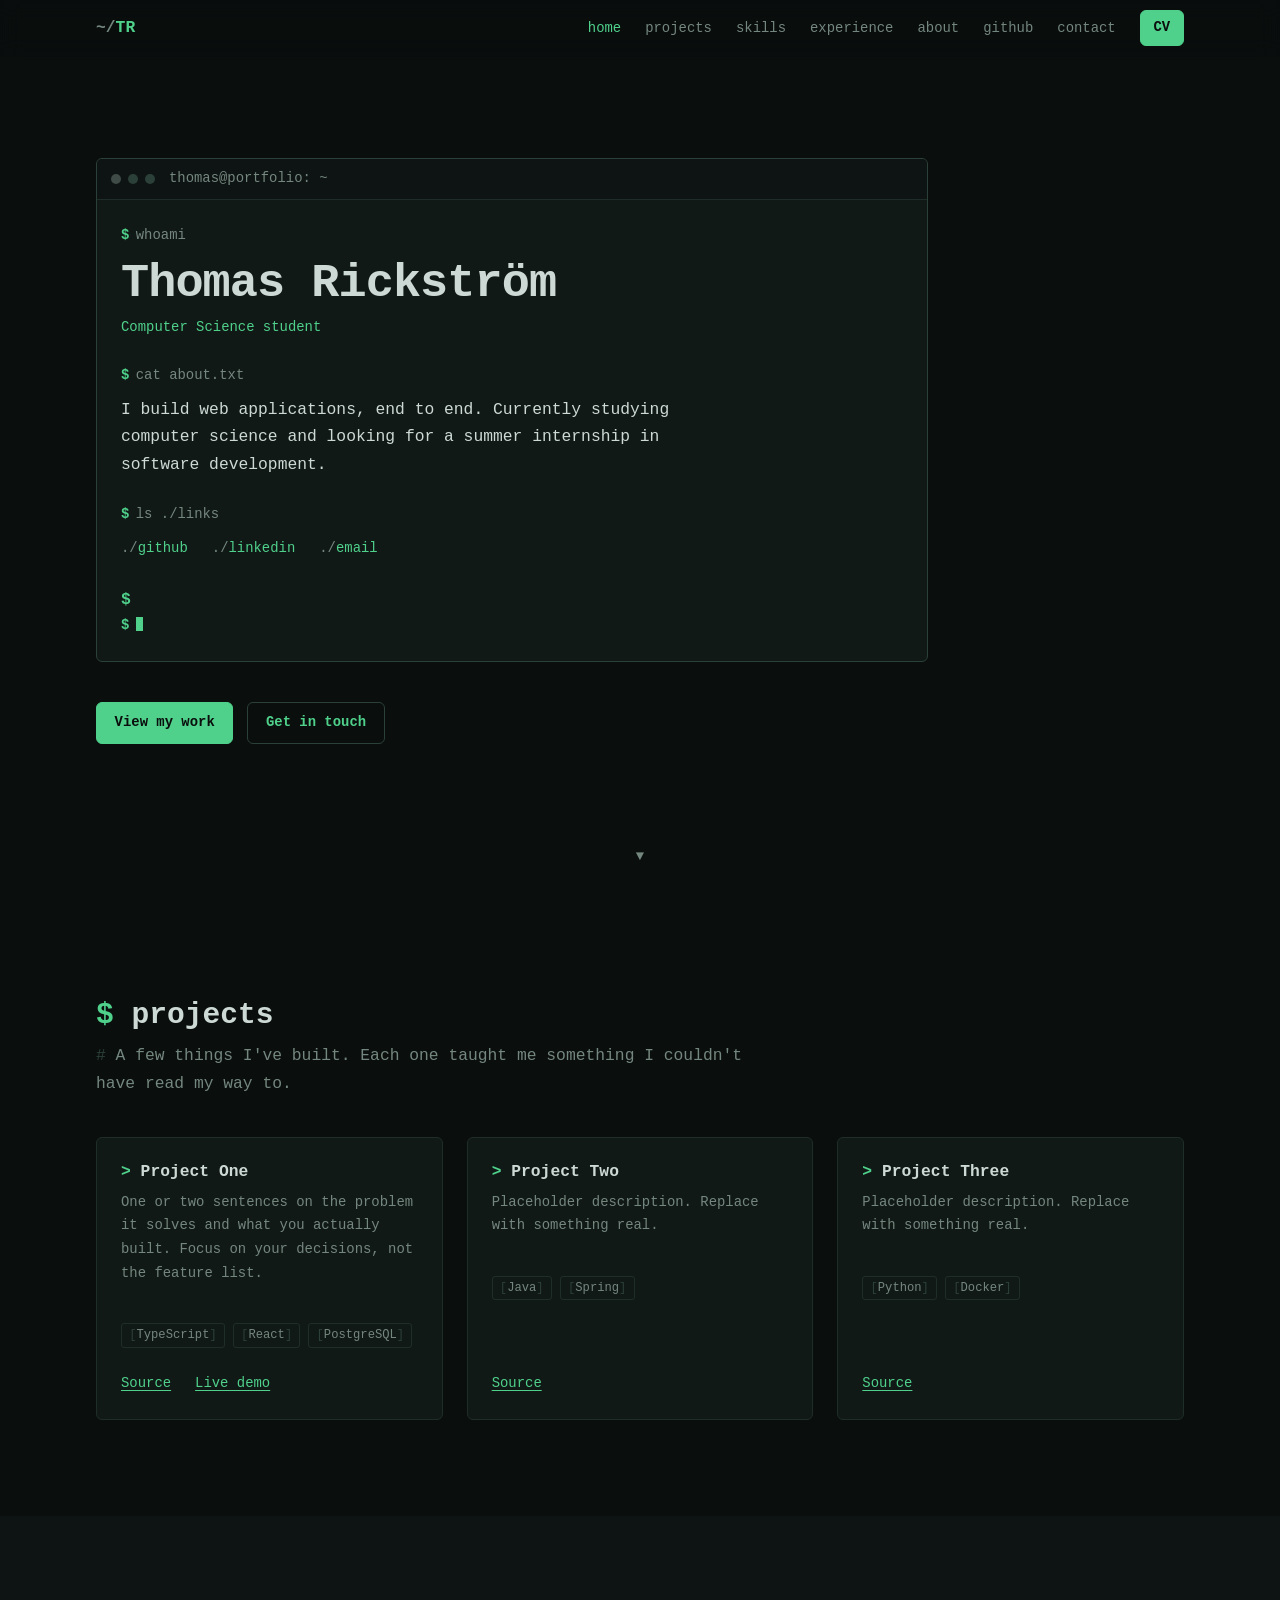
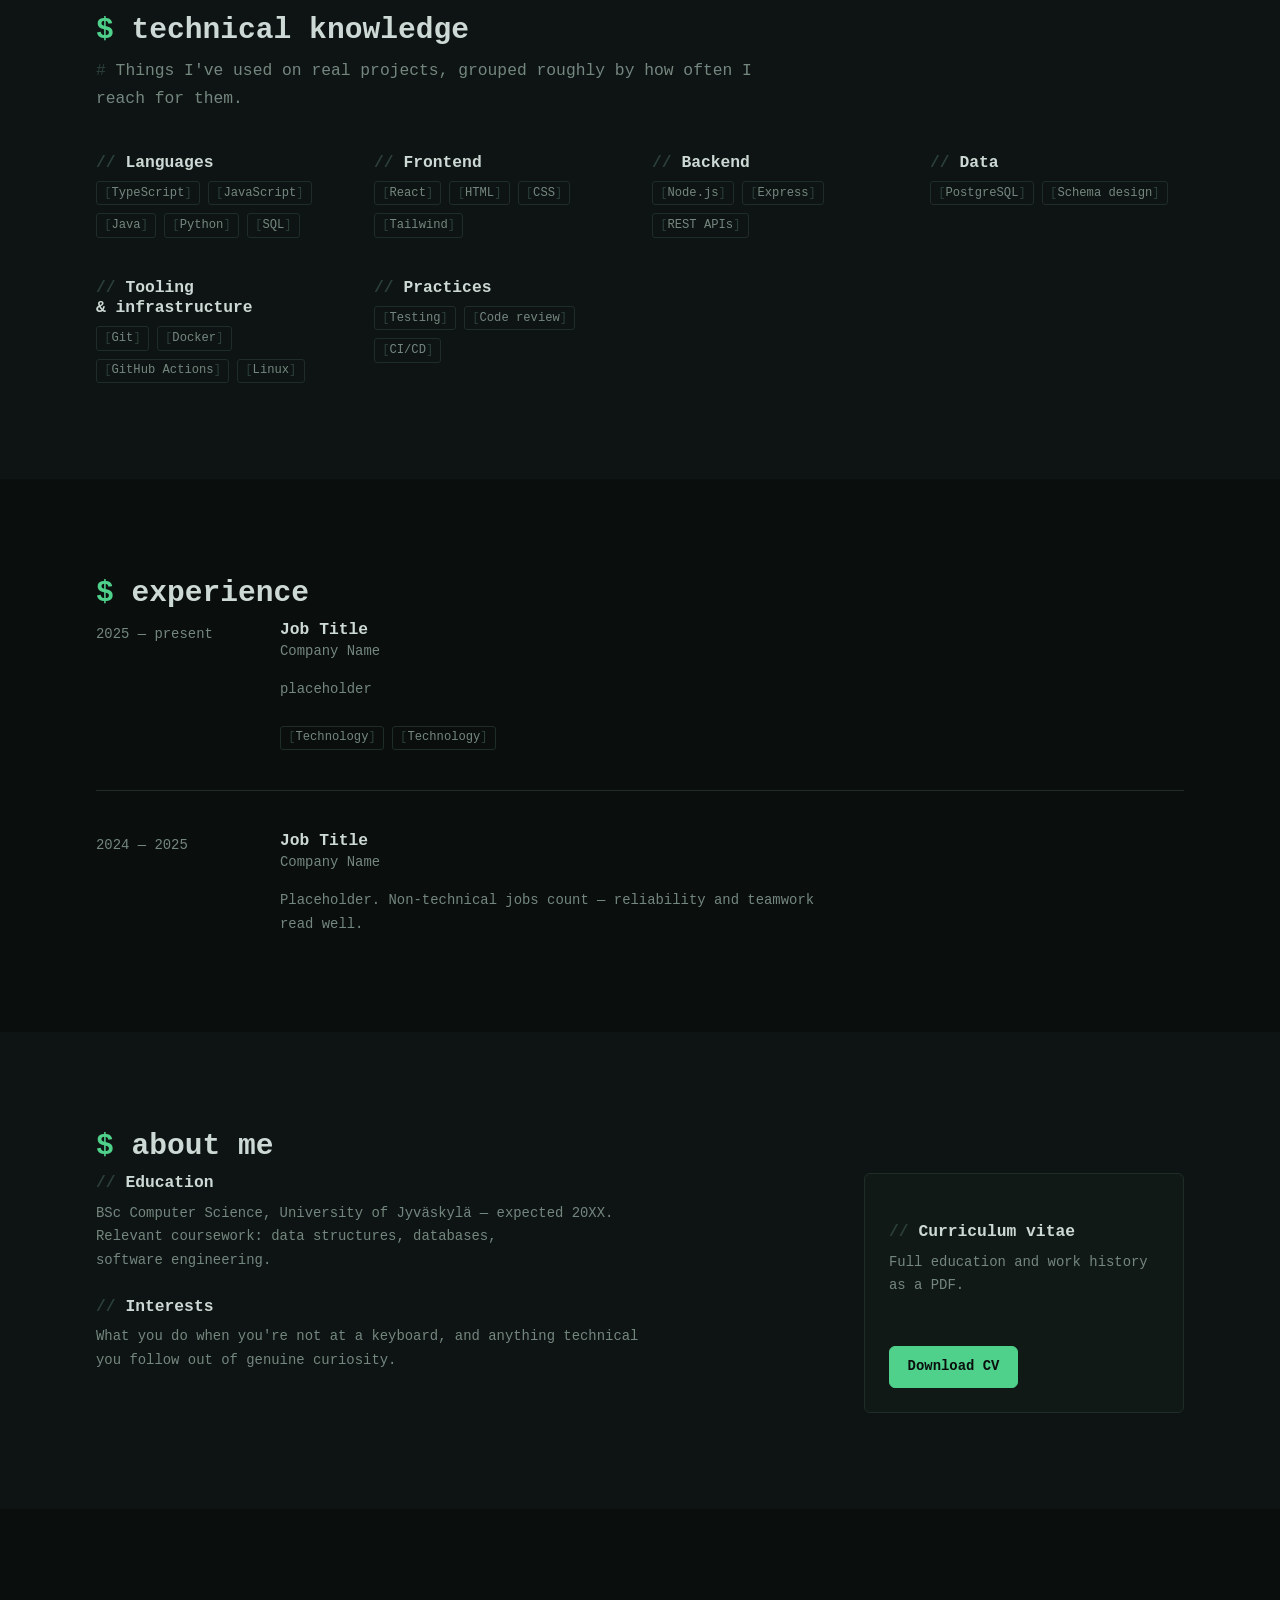
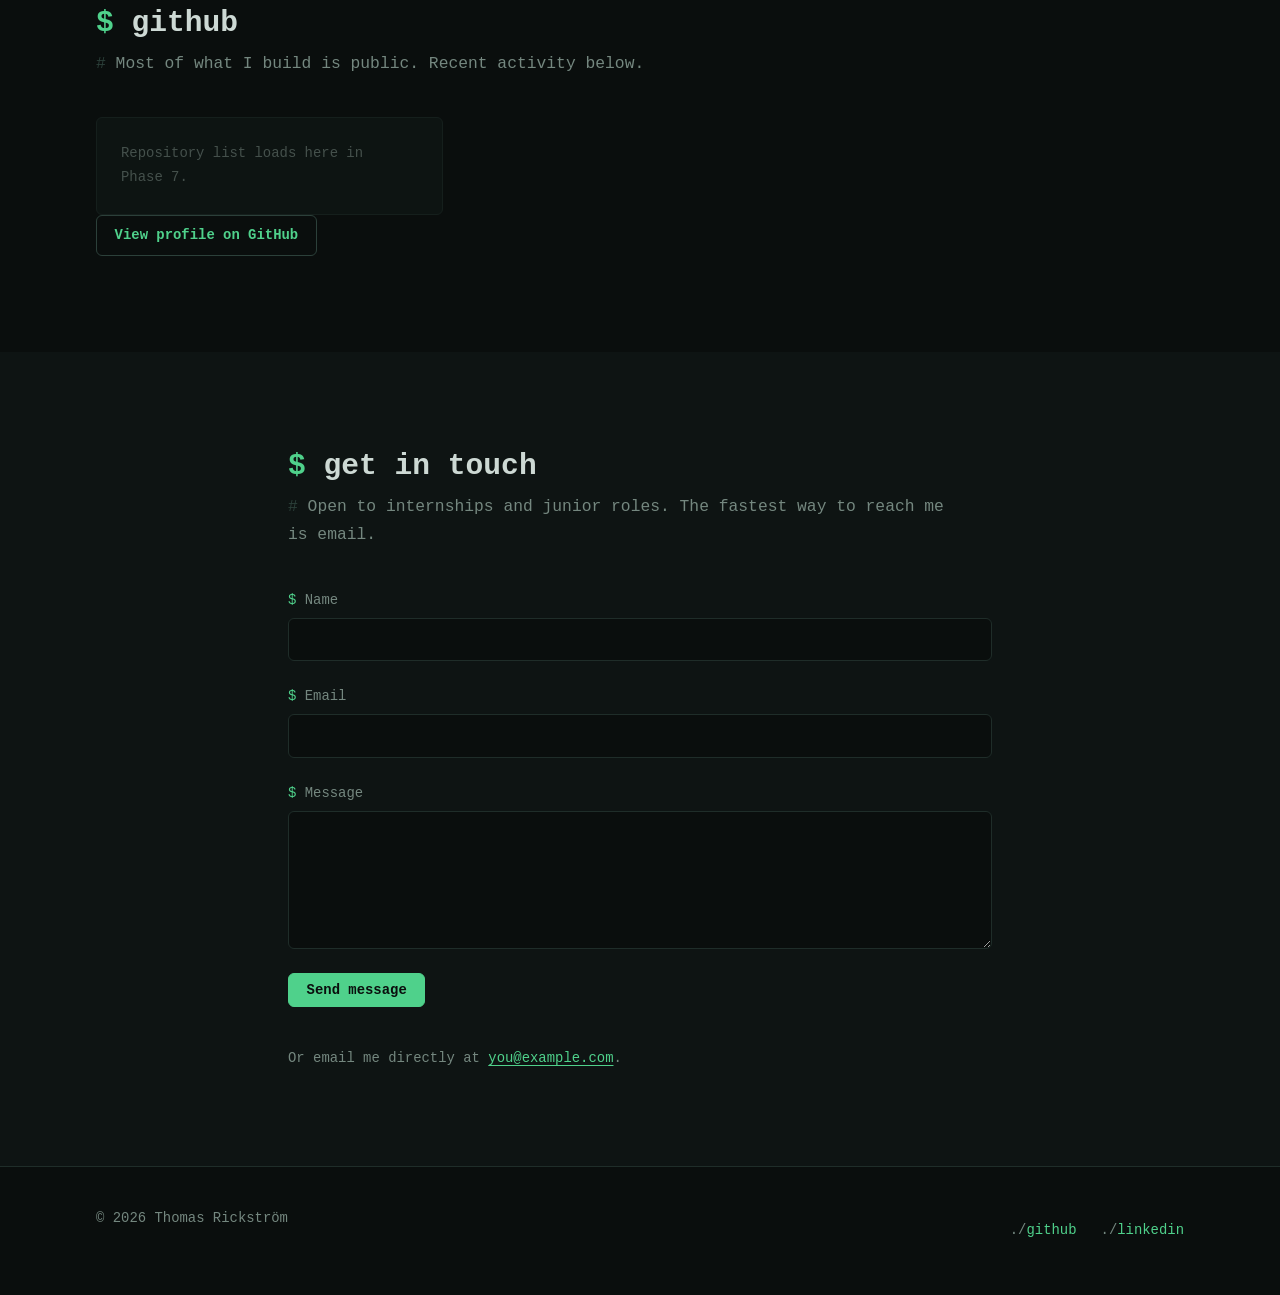
==== index.html @ 5f903f61 "added layout, scroll-spy and animations" ====
<!DOCTYPE html>
<html lang="en">

<head>
  <script>document.documentElement.classList.add('js');</script>
  <meta charset="UTF-8">
  <meta name="viewport" content="width=device-width, initial-scale=1.0">
  <title>Thomas Rickström — Software Developer</title>
  <meta name="description"
    content="Personal portfolio of Thomas Rickström, computer science student and software developer.">
  <link rel="stylesheet" href="style.css">
</head>

<body>

  <a class="skip-link" href="#main">Skip to content</a>

  <header class="site-header" id="site-header">
    <div class="container header-inner">
      <!-- The path suffix is decorative and changes as you scroll, so it's
           hidden from assistive tech and the link keeps a stable label. -->
      <a class="brand" href="#home" aria-label="Home">TR<span class="brand-path" id="brand-path"
          aria-hidden="true"></span></a>

      <nav class="nav" aria-label="Main">
        <ul class="nav-list">
          <li><a href="#home">Home</a></li>
          <li><a href="#projects">Projects</a></li>
          <li><a href="#skills">Skills</a></li>
          <li><a href="#experience">Experience</a></li>
          <li><a href="#about">About</a></li>
          <li><a href="#github">GitHub</a></li>
          <li><a href="#contact">Contact</a></li>
        </ul>
      </nav>

      <a class="btn btn-sm" href="cv.pdf" download>CV</a>
    </div>
  </header>

  <main id="main">

    <!-- ===================== HERO ===================== -->
    <section id="home" class="hero">
      <div class="container">

        <div class="terminal">
          <div class="terminal-bar">
            <span class="terminal-dots" aria-hidden="true"><i></i><i></i><i></i></span>
            <span class="terminal-title">thomas@portfolio: ~</span>
          </div>


          <div class="terminal-body" id="terminal">

            <div class="boot">
              <div class="step">
                <p class="cmd"><span class="prompt" aria-hidden="true">$</span><span class="typed">whoami</span></p>
                <div class="out">
                  <h1>Thomas Rickström</h1>
                  <p class="eyebrow">Computer Science student</p>
                </div>
              </div>

              <div class="step">
                <p class="cmd"><span class="prompt" aria-hidden="true">$</span><span class="typed">cat about.txt</span>
                </p>
                <div class="out">
                  <p class="lead">
                    I build web applications, end to end. Currently studying computer science
                    and looking for a summer internship in software development.
                  </p>
                </div>
              </div>

              <div class="step">
                <p class="cmd"><span class="prompt" aria-hidden="true">$</span><span class="typed">ls ./links</span></p>
                <div class="out">
                  <ul class="social">
                    <li><a href="https://github.com/GaffGit">github</a></li>
                    <li><a href="#">linkedin</a></li>
                    <li><a href="mailto:you@example.com">email</a></li>
                  </ul>
                </div>
              </div>
            </div>

            <!-- Command output lands here. aria-live means screen readers
                 announce new output without the user having to hunt for it. -->
            <div class="history" id="history" aria-live="polite"></div>

            <!-- Hidden until the boot sequence finishes. Stays hidden without
                 JavaScript, because an input that does nothing is worse than none. -->
            <form class="prompt-line" id="prompt-form" hidden>
              <label class="sr-only" for="cmd-input">Enter a command</label>
              <span class="prompt" aria-hidden="true">$</span>
              <input id="cmd-input" type="text" autocomplete="off" autocapitalize="off" autocorrect="off"
                spellcheck="false">
            </form>

            <!-- Static cursor shown pre-JS; replaced by the live prompt above. -->
            <p class="cmd" id="boot-cursor"><span class="prompt" aria-hidden="true">$</span><span class="cursor"
                aria-hidden="true"></span></p>
          </div>
        </div>

        <div class="hero-actions">
          <a class="btn" href="#projects">View my work</a>
          <a class="btn btn-ghost" href="#contact">Get in touch</a>
        </div>

      </div>

      <a class="scroll-cue" href="#projects" aria-label="Scroll to projects">
        <span aria-hidden="true">▼</span>
      </a>
    </section>

    <!-- ===================== PROJECTS ===================== -->
    <section id="projects" class="section">
      <div class="container">
        <h2 class="section-title">Projects</h2>
        <p class="section-intro">
          A few things I've built. Each one taught me something I couldn't have read my way to.
        </p>

        <!-- NOTE: this list is rendered from PostgreSQL
             via GET /api/projects. Hardcoded for now. -->
        <ul class="card-grid">

          <li class="card">
            <h3 class="card-title">Project One</h3>
            <p class="card-body">
              One or two sentences on the problem it solves and what you actually built.
              Focus on your decisions, not the feature list.
            </p>
            <ul class="tags">
              <li>TypeScript</li>
              <li>React</li>
              <li>PostgreSQL</li>
            </ul>
            <div class="card-links">
              <a href="#">Source</a>
              <a href="#">Live demo</a>
            </div>
          </li>

          <li class="card">
            <h3 class="card-title">Project Two</h3>
            <p class="card-body">
              Placeholder description. Replace with something real.
            </p>
            <ul class="tags">
              <li>Java</li>
              <li>Spring</li>
            </ul>
            <div class="card-links">
              <a href="#">Source</a>
            </div>
          </li>

          <li class="card">
            <h3 class="card-title">Project Three</h3>
            <p class="card-body">
              Placeholder description. Replace with something real.
            </p>
            <ul class="tags">
              <li>Python</li>
              <li>Docker</li>
            </ul>
            <div class="card-links">
              <a href="#">Source</a>
            </div>
          </li>

        </ul>
      </div>
    </section>

    <!-- ===================== SKILLS ===================== -->
    <section id="skills" class="section section-alt">
      <div class="container">
        <h2 class="section-title">Technical knowledge</h2>
        <p class="section-intro">
          Things I've used on real projects, grouped roughly by how often I reach for them.
        </p>

        <div class="skills-grid">
          <div class="skill-group">
            <h3 class="skill-heading">Languages</h3>
            <ul class="tags">
              <li>TypeScript</li>
              <li>JavaScript</li>
              <li>Java</li>
              <li>Python</li>
              <li>SQL</li>
            </ul>
          </div>

          <div class="skill-group">
            <h3 class="skill-heading">Frontend</h3>
            <ul class="tags">
              <li>React</li>
              <li>HTML</li>
              <li>CSS</li>
              <li>Tailwind</li>
            </ul>
          </div>

          <div class="skill-group">
            <h3 class="skill-heading">Backend</h3>
            <ul class="tags">
              <li>Node.js</li>
              <li>Express</li>
              <li>REST APIs</li>
            </ul>
          </div>

          <div class="skill-group">
            <h3 class="skill-heading">Data</h3>
            <ul class="tags">
              <li>PostgreSQL</li>
              <li>Schema design</li>
            </ul>
          </div>

          <div class="skill-group">
            <h3 class="skill-heading">Tooling &amp; infrastructure</h3>
            <ul class="tags">
              <li>Git</li>
              <li>Docker</li>
              <li>GitHub Actions</li>
              <li>Linux</li>
            </ul>
          </div>

          <div class="skill-group">
            <h3 class="skill-heading">Practices</h3>
            <ul class="tags">
              <li>Testing</li>
              <li>Code review</li>
              <li>CI/CD</li>
            </ul>
          </div>
        </div>
      </div>
    </section>

    <!-- ===================== EXPERIENCE ===================== -->
    <section id="experience" class="section">
      <div class="container">
        <h2 class="section-title">Experience</h2>

        <ol class="timeline">
          <li class="timeline-item">
            <div class="timeline-meta">
              <span class="timeline-date">2025 — present</span>
            </div>
            <div class="timeline-body">
              <h3 class="timeline-role">Job Title</h3>
              <p class="timeline-org">Company Name</p>
              <p>
                placeholder
              </p>
              <ul class="tags">
                <li>Technology</li>
                <li>Technology</li>
              </ul>
            </div>
          </li>

          <li class="timeline-item">
            <div class="timeline-meta">
              <span class="timeline-date">2024 — 2025</span>
            </div>
            <div class="timeline-body">
              <h3 class="timeline-role">Job Title</h3>
              <p class="timeline-org">Company Name</p>
              <p>Placeholder. Non-technical jobs count — reliability and teamwork read well.</p>
            </div>
          </li>
        </ol>
      </div>
    </section>

    <!-- ===================== ABOUT ===================== -->
    <section id="about" class="section section-alt">
      <div class="container">
        <h2 class="section-title">About me</h2>

        <div class="about-grid">
          <div>
            <h3 class="skill-heading">Education</h3>
            <p>
              BSc Computer Science, University of Jyväskylä — expected 20XX.<br>
              Relevant coursework: data structures, databases, software engineering.
            </p>

            <h3 class="skill-heading">Interests</h3>
            <p>
              What you do when you're not at a keyboard, and anything technical you
              follow out of genuine curiosity.
            </p>
          </div>

          <aside class="about-aside" id="cv">
            <h3 class="skill-heading">Curriculum vitae</h3>
            <p>Full education and work history as a PDF.</p>
            <a class="btn" href="cv.pdf" download>Download CV</a>
          </aside>
        </div>
      </div>
    </section>

    <!-- ===================== GITHUB ===================== -->
    <section id="github" class="section">
      <div class="container">
        <h2 class="section-title">GitHub</h2>
        <p class="section-intro">
          Most of what I build is public. Recent activity below.
        </p>

        <!-- NOTE: replaces this with live data from GET /api/github/repos,
             which proxies the GitHub API through our backend so the token stays
             server-side and responses are cached. -->
        <ul class="card-grid" id="github-repos">
          <li class="card card-muted">
            <p class="card-body">Repository list loads here in Phase 7.</p>
          </li>
        </ul>

        <p><a class="btn btn-ghost" href="https://github.com/GaffGit">View profile on GitHub</a></p>
      </div>
    </section>

    <!-- ===================== CONTACT ===================== -->
    <section id="contact" class="section section-alt">
      <div class="container container-narrow">
        <h2 class="section-title">Get in touch</h2>
        <p class="section-intro">
          Open to internships and junior roles. The fastest way to reach me is email.
        </p>

        <!-- NOTE: wire this to POST /api/contact with server-side
             validation and rate limiting. Inert for now. -->
        <form class="contact-form" novalidate>
          <div class="field">
            <label for="name">Name</label>
            <input type="text" id="name" name="name" autocomplete="name" required>
          </div>

          <div class="field">
            <label for="email">Email</label>
            <input type="email" id="email" name="email" autocomplete="email" required>
          </div>

          <div class="field">
            <label for="message">Message</label>
            <textarea id="message" name="message" rows="5" required></textarea>
          </div>

          <button class="btn" type="submit">Send message</button>
        </form>

        <p class="contact-fallback">
          Or email me directly at <a href="mailto:you@example.com">you@example.com</a>.
        </p>
      </div>
    </section>

  </main>

  <footer class="site-footer">
    <div class="container footer-inner">
      <p>&copy; <span id="year">2026</span> Thomas Rickström</p>
      <ul class="social">
        <li><a href="https://github.com/GaffGit">github</a></li>
        <li><a href="#">linkedin</a></li>
      </ul>
    </div>
  </footer>

  <script src="main.js" defer></script>
</body>

</html>
---- style.css ----
/* =========================================================================
   Portfolio — terminal theme
   Organised as: tokens → reset → layout → components → sections → responsive
   ========================================================================= */

/* -------------------------------------------------------------------------
   1. Design tokens
   Dark-only by design: a terminal aesthetic has no coherent light variant,
   so we commit rather than compromise. color-scheme tells the browser to
   render scrollbars and form controls dark too.
   ------------------------------------------------------------------------- */
:root {
  color-scheme: dark;

  --bg:            #0a0e0d;
  --bg-alt:        #0e1413;
  --surface:       #111917;
  --border:        #1f2d29;
  --border-bright: #2c403a;
  --text:          #cdd9d4;
  --text-muted:    #74877f;
  --accent:        #4fd18b;
  --accent-hover:  #7fe5b0;
  --accent-soft:   #10221b;

  --font-mono: ui-monospace, "JetBrains Mono", "Cascadia Code", "SF Mono",
               Menlo, Consolas, "Liberation Mono", monospace;

  --step--1: clamp(0.80rem, 0.77rem + 0.14vw, 0.87rem);
  --step-0:  clamp(0.94rem, 0.90rem + 0.18vw, 1.02rem);
  --step-1:  clamp(1.10rem, 1.02rem + 0.38vw, 1.30rem);
  --step-2:  clamp(1.40rem, 1.22rem + 0.80vw, 1.85rem);
  --step-3:  clamp(1.85rem, 1.45rem + 1.85vw, 3.00rem);

  --space-xs: 0.5rem;
  --space-sm: 0.875rem;
  --space-md: 1.5rem;
  --space-lg: 2.5rem;
  --space-xl: 4rem;
  --space-2xl: 6rem;

  --radius: 6px;
  --header-h: 3.5rem;
  --measure: 68ch;
}

/* -------------------------------------------------------------------------
   2. Reset & base
   ------------------------------------------------------------------------- */
*, *::before, *::after { box-sizing: border-box; }

html {
  scroll-behavior: smooth;
  scroll-padding-top: calc(var(--header-h) + var(--space-md));
}

body {
  margin: 0;
  background: var(--bg);
  color: var(--text);
  font-family: var(--font-mono);
  font-size: var(--step-0);
  line-height: 1.7;
  -webkit-font-smoothing: antialiased;
}

::selection { background: var(--accent); color: var(--bg); }

h1, h2, h3 { line-height: 1.25; text-wrap: balance; margin: 0 0 var(--space-sm); }
h1 { font-size: var(--step-3); letter-spacing: -0.02em; color: var(--text); }
h2 { font-size: var(--step-2); }
h3 { font-size: var(--step-1); }

p { margin: 0 0 var(--space-md); max-width: var(--measure); text-wrap: pretty; }
p:last-child { margin-bottom: 0; }

a {
  color: var(--accent);
  text-decoration-thickness: 1px;
  text-underline-offset: 3px;
}
a:hover { color: var(--accent-hover); }

img { max-width: 100%; height: auto; display: block; }
ul, ol { margin: 0; padding: 0; list-style: none; }

:focus-visible {
  outline: 2px solid var(--accent);
  outline-offset: 3px;
  border-radius: 2px;
}

@media (prefers-reduced-motion: reduce) {
  html { scroll-behavior: auto; }
  *, *::before, *::after {
    animation-duration: 0.01ms !important;
    animation-iteration-count: 1 !important;
    transition-duration: 0.01ms !important;
  }
}

/* -------------------------------------------------------------------------
   3. Layout
   ------------------------------------------------------------------------- */
.container {
  width: min(100% - 2.5rem, 68rem);
  margin-inline: auto;
}
.container-narrow { width: min(100% - 2.5rem, 44rem); }

.section { padding-block: var(--space-2xl); }
.section-alt { background: var(--bg-alt); }

/* Section headings read as shell commands. The "$" is decorative only —
   aria-hidden isn't available on generated content, but screen readers
   still announce the heading text itself, which is what matters. */
.section-title {
  font-weight: 600;
  text-transform: lowercase;
  margin-bottom: var(--space-xs);
}
.section-title::before {
  content: "$ ";
  color: var(--accent);
}

.section-intro {
  color: var(--text-muted);
  font-size: var(--step-0);
  margin-bottom: var(--space-lg);
}
.section-intro::before {
  content: "# ";
  color: var(--border-bright);
}

.skip-link {
  position: absolute;
  left: -9999px;
  top: var(--space-xs);
  background: var(--surface);
  color: var(--text);
  padding: var(--space-xs) var(--space-md);
  border: 1px solid var(--accent);
  border-radius: var(--radius);
  z-index: 100;
}
.skip-link:focus { left: var(--space-md); }

/* -------------------------------------------------------------------------
   4. Header & navigation
   ------------------------------------------------------------------------- */
.site-header {
  position: sticky;
  top: 0;
  z-index: 50;
  background: color-mix(in srgb, var(--bg) 85%, transparent);
  backdrop-filter: blur(10px);
  border-bottom: 1px solid transparent;
  transition: border-color 0.25s ease;
}

/* Phase 2: JavaScript adds .is-scrolled once the page moves. */
.site-header.is-scrolled { border-bottom-color: var(--border); }

.header-inner {
  height: var(--header-h);
  display: flex;
  align-items: center;
  gap: var(--space-md);
}

.brand {
  font-weight: 700;
  font-size: var(--step-0);
  color: var(--accent);
  text-decoration: none;
  flex-shrink: 0;
}
.brand::before { content: "~/"; color: var(--text-muted); }
.brand-path { color: var(--text-muted); font-weight: 400; }

.nav { margin-inline-start: auto; overflow-x: auto; scrollbar-width: none; }
.nav::-webkit-scrollbar { display: none; }

.nav-list {
  display: flex;
  gap: var(--space-md);
  white-space: nowrap;
}

.nav-list a {
  color: var(--text-muted);
  text-decoration: none;
  text-transform: lowercase;
  font-size: var(--step--1);
  padding-block: var(--space-xs);
  border-bottom: 1px solid transparent;
  transition: color 0.15s ease, border-color 0.15s ease;
}
.nav-list a:hover { color: var(--accent); }

/* Phase 2: scroll-spy sets aria-current on the link for the visible section. */
.nav-list a[aria-current="true"] {
  color: var(--accent);
  border-bottom-color: var(--accent);
}

/* -------------------------------------------------------------------------
   5. Buttons & tags
   ------------------------------------------------------------------------- */
.btn {
  display: inline-block;
  background: var(--accent);
  color: var(--bg);
  padding: 0.5rem 1.1rem;
  border: 1px solid var(--accent);
  border-radius: var(--radius);
  font-family: inherit;
  font-size: var(--step--1);
  font-weight: 600;
  text-decoration: none;
  cursor: pointer;
  transition: background-color 0.15s ease, border-color 0.15s ease, color 0.15s ease;
}
.btn:hover {
  background: var(--accent-hover);
  border-color: var(--accent-hover);
  color: var(--bg);
}

.btn-ghost {
  background: transparent;
  color: var(--accent);
  border-color: var(--border-bright);
}
.btn-ghost:hover {
  background: var(--accent-soft);
  border-color: var(--accent);
  color: var(--accent-hover);
}

.btn-sm { padding: 0.3rem 0.8rem; flex-shrink: 0; }

.tags {
  display: flex;
  flex-wrap: wrap;
  gap: var(--space-xs);
  margin-top: var(--space-sm);
}
.tags li {
  font-size: 0.76rem;
  color: var(--text-muted);
  border: 1px solid var(--border);
  border-radius: 3px;
  padding: 0.05rem 0.45rem;
}
.tags li::before { content: "["; color: var(--border-bright); }
.tags li::after  { content: "]"; color: var(--border-bright); }

/* -------------------------------------------------------------------------
   6. Hero — fills exactly one viewport so nothing below peeks in
   ------------------------------------------------------------------------- */
.hero {
  position: relative;
  min-height: calc(100vh - var(--header-h));
  min-height: calc(100svh - var(--header-h));  /* excludes mobile browser chrome */
  display: flex;
  flex-direction: column;
  justify-content: center;
  padding-block: var(--space-lg) var(--space-2xl);
}

/* --- the terminal window ------------------------------------------------ */
.terminal {
  background: var(--surface);
  border: 1px solid var(--border-bright);
  border-radius: var(--radius);
  overflow: hidden;
  max-width: 52rem;
}

.terminal-bar {
  display: flex;
  align-items: center;
  gap: var(--space-sm);
  padding: 0.5rem var(--space-sm);
  background: var(--bg-alt);
  border-bottom: 1px solid var(--border);
}

.terminal-dots { display: flex; gap: 0.4rem; }
.terminal-dots i {
  width: 0.65rem;
  height: 0.65rem;
  border-radius: 50%;
  background: var(--border-bright);
}
.terminal-dots i:first-child { background: #3f4b47; }

.terminal-title {
  font-size: var(--step--1);
  color: var(--text-muted);
}

.terminal-body {
  padding: var(--space-md);
  /* Output accumulates as commands are run. Cap the window and let it scroll
     rather than letting the hero grow past a single screen. */
  max-height: min(68svh, 38rem);
  overflow-y: auto;
  scrollbar-width: thin;
  scrollbar-color: var(--border-bright) transparent;
}

/* --- boot animation ----------------------------------------------------
   Hidden only when JavaScript is present (the .js class is set by an inline
   script in <head>). visibility rather than display, so the terminal keeps
   its final height from the first paint and nothing shifts as text appears. */
.js .boot .step { visibility: hidden; }

.step + .step { margin-top: var(--space-md); }
.out > :last-child { margin-bottom: 0; }

/* --- live prompt -------------------------------------------------------- */
.history:not(:empty) { margin-top: var(--space-md); }
.history .out { margin-top: var(--space-xs); font-size: var(--step--1); color: var(--text-muted); }
.history .out p { margin: 0; white-space: pre-wrap; }
.history .error { color: #e57a7a; }
.history .help p:first-child { color: var(--text); }

.prompt-line {
  display: flex;
  align-items: center;
  margin-top: var(--space-md);
}

.prompt-line input {
  flex: 1;
  min-width: 0;
  font: inherit;
  font-size: var(--step--1);
  color: var(--text);
  background: transparent;
  border: 0;
  padding: 0;
  outline: none;
  caret-color: var(--accent);
}

.sr-only {
  position: absolute;
  width: 1px; height: 1px;
  padding: 0; margin: -1px;
  overflow: hidden;
  clip-path: inset(50%);
  white-space: nowrap;
}

/* --- command lines ------------------------------------------------------ */
.cmd {
  font-size: var(--step--1);
  color: var(--text-muted);
  margin-bottom: var(--space-xs);
}
.cmd:last-child { margin-bottom: 0; }

.prompt { color: var(--accent); font-weight: 700; margin-right: 0.4rem; }

.cursor {
  display: inline-block;
  width: 0.55em;
  height: 1.05em;
  background: var(--accent);
  vertical-align: -0.18em;
  animation: blink 1.1s steps(1) infinite;
}
@keyframes blink { 50% { opacity: 0; } }

.terminal-body h1 { margin-bottom: 0.15rem; }

.eyebrow {
  font-size: var(--step--1);
  color: var(--accent);
  margin-bottom: var(--space-md);
}

.lead {
  color: var(--text);
  max-width: 58ch;
  margin-bottom: var(--space-md);
}

.social { display: flex; flex-wrap: wrap; gap: var(--space-md); }
.social a {
  font-size: var(--step--1);
  color: var(--accent);
  text-decoration: none;
}
.social a::before { content: "./"; color: var(--text-muted); }
.social a:hover { text-decoration: underline; }

.hero-actions {
  display: flex;
  flex-wrap: wrap;
  gap: var(--space-sm);
  margin-top: var(--space-lg);
}

/* --- scroll cue --------------------------------------------------------- */
.scroll-cue {
  position: absolute;
  bottom: var(--space-md);
  left: 50%;
  translate: -50% 0;
  color: var(--text-muted);
  text-decoration: none;
  font-size: var(--step--1);
  padding: var(--space-xs);
  animation: nudge 2.2s ease-in-out infinite;
}
.scroll-cue:hover { color: var(--accent); }
@keyframes nudge {
  0%, 100% { transform: translateY(0); }
  50%      { transform: translateY(4px); }
}

/* -------------------------------------------------------------------------
   7. Cards (projects, GitHub repos)
   ------------------------------------------------------------------------- */
.card-grid {
  display: grid;
  grid-template-columns: repeat(auto-fill, minmax(17rem, 1fr));
  gap: var(--space-md);
}

.card {
  display: flex;
  flex-direction: column;
  background: var(--surface);
  border: 1px solid var(--border);
  border-radius: var(--radius);
  padding: var(--space-md);
  transition: border-color 0.18s ease, background-color 0.18s ease;
}
.card:hover { border-color: var(--accent); background: var(--accent-soft); }

.card-title { margin-bottom: var(--space-xs); font-size: var(--step-0); }
.card-title::before { content: "> "; color: var(--accent); }

.card-body { color: var(--text-muted); font-size: var(--step--1); }
.card-muted { opacity: 0.55; }

/* Pushes links to the bottom so cards of differing heights line up. */
.card-links {
  display: flex;
  gap: var(--space-md);
  margin-top: auto;
  padding-top: var(--space-md);
  font-size: var(--step--1);
}

/* -------------------------------------------------------------------------
   8. Skills
   ------------------------------------------------------------------------- */
.skills-grid {
  display: grid;
  grid-template-columns: repeat(auto-fit, minmax(14rem, 1fr));
  gap: var(--space-lg) var(--space-md);
}

.skill-heading {
  font-size: var(--step-0);
  font-weight: 600;
  color: var(--text);
  margin-bottom: var(--space-xs);
}
.skill-heading::before { content: "// "; color: var(--border-bright); }
.skill-group .tags { margin-top: 0; }

/* -------------------------------------------------------------------------
   9. Experience timeline
   ------------------------------------------------------------------------- */
.timeline { display: grid; gap: var(--space-lg); }

.timeline-item {
  display: grid;
  grid-template-columns: 10rem 1fr;
  gap: var(--space-md);
  padding-top: var(--space-lg);
  border-top: 1px solid var(--border);
}
.timeline-item:first-child { padding-top: 0; border-top: none; }

.timeline-date { font-size: var(--step--1); color: var(--text-muted); }

.timeline-role { margin-bottom: 0; font-size: var(--step-0); }
.timeline-org {
  color: var(--accent);
  font-size: var(--step--1);
  margin-bottom: var(--space-sm);
}
.timeline-body p { font-size: var(--step--1); color: var(--text-muted); }

/* -------------------------------------------------------------------------
   10. About
   ------------------------------------------------------------------------- */
.about-grid {
  display: grid;
  grid-template-columns: 1fr minmax(15rem, 20rem);
  gap: var(--space-xl);
  align-items: start;
}
.about-grid p { font-size: var(--step--1); color: var(--text-muted); }
.about-grid .skill-heading { margin-top: var(--space-md); }
.about-grid > div > .skill-heading:first-child { margin-top: 0; }

.about-aside {
  background: var(--surface);
  border: 1px solid var(--border);
  border-radius: var(--radius);
  padding: var(--space-md);
}
.about-aside .btn { margin-top: var(--space-md); }

/* -------------------------------------------------------------------------
   11. Contact form
   ------------------------------------------------------------------------- */
.contact-form { display: grid; gap: var(--space-md); }

.field { display: grid; gap: 0.35rem; }

.field label { font-size: var(--step--1); color: var(--text-muted); }
.field label::before { content: "$ "; color: var(--accent); }

.field input,
.field textarea {
  font: inherit;
  font-size: var(--step--1);
  color: var(--text);
  background: var(--bg);
  border: 1px solid var(--border);
  border-radius: var(--radius);
  padding: 0.55rem 0.7rem;
  width: 100%;
  resize: vertical;
}
.field input:focus-visible,
.field textarea:focus-visible { border-color: var(--accent); }

.contact-form .btn { justify-self: start; }

.contact-fallback {
  margin-top: var(--space-lg);
  font-size: var(--step--1);
  color: var(--text-muted);
}

/* -------------------------------------------------------------------------
   12. Footer
   ------------------------------------------------------------------------- */
.site-footer {
  border-top: 1px solid var(--border);
  padding-block: var(--space-lg);
  font-size: var(--step--1);
  color: var(--text-muted);
}
.footer-inner {
  display: flex;
  flex-wrap: wrap;
  gap: var(--space-md);
  justify-content: space-between;
  align-items: center;
}

/* -------------------------------------------------------------------------
   13. Responsive
   The grids above are intrinsically responsive, so only the two fixed-column
   layouts and a little spacing need adjusting.
   ------------------------------------------------------------------------- */
@media (max-width: 48rem) {
  :root { --space-2xl: 3.5rem; }

  .timeline-item,
  .about-grid {
    grid-template-columns: 1fr;
    gap: var(--space-sm);
  }
  .about-grid { gap: var(--space-lg); }

  /* The nav scrolls sideways when the links stop fitting. Its scrollbar is
     hidden, so fade the right edge instead: a link dissolving off the edge
     reads as "there is more this way", where a hard cut just looks clipped.
     A mask uses only the alpha of the gradient, so the colour is arbitrary.

     Scoped to this breakpoint because CSS cannot ask "does this overflow?" —
     that needs JS (nav.scrollWidth > nav.clientWidth). The width is a good
     enough proxy here and costs one declaration instead of a resize handler. */
  .nav {
    margin-inline: auto 0;
    mask-image: linear-gradient(to right, #000 85%, transparent);
  }
  .nav-list { gap: var(--space-sm); }

  .terminal-body { padding: var(--space-sm); }
  .scroll-cue { display: none; }
}
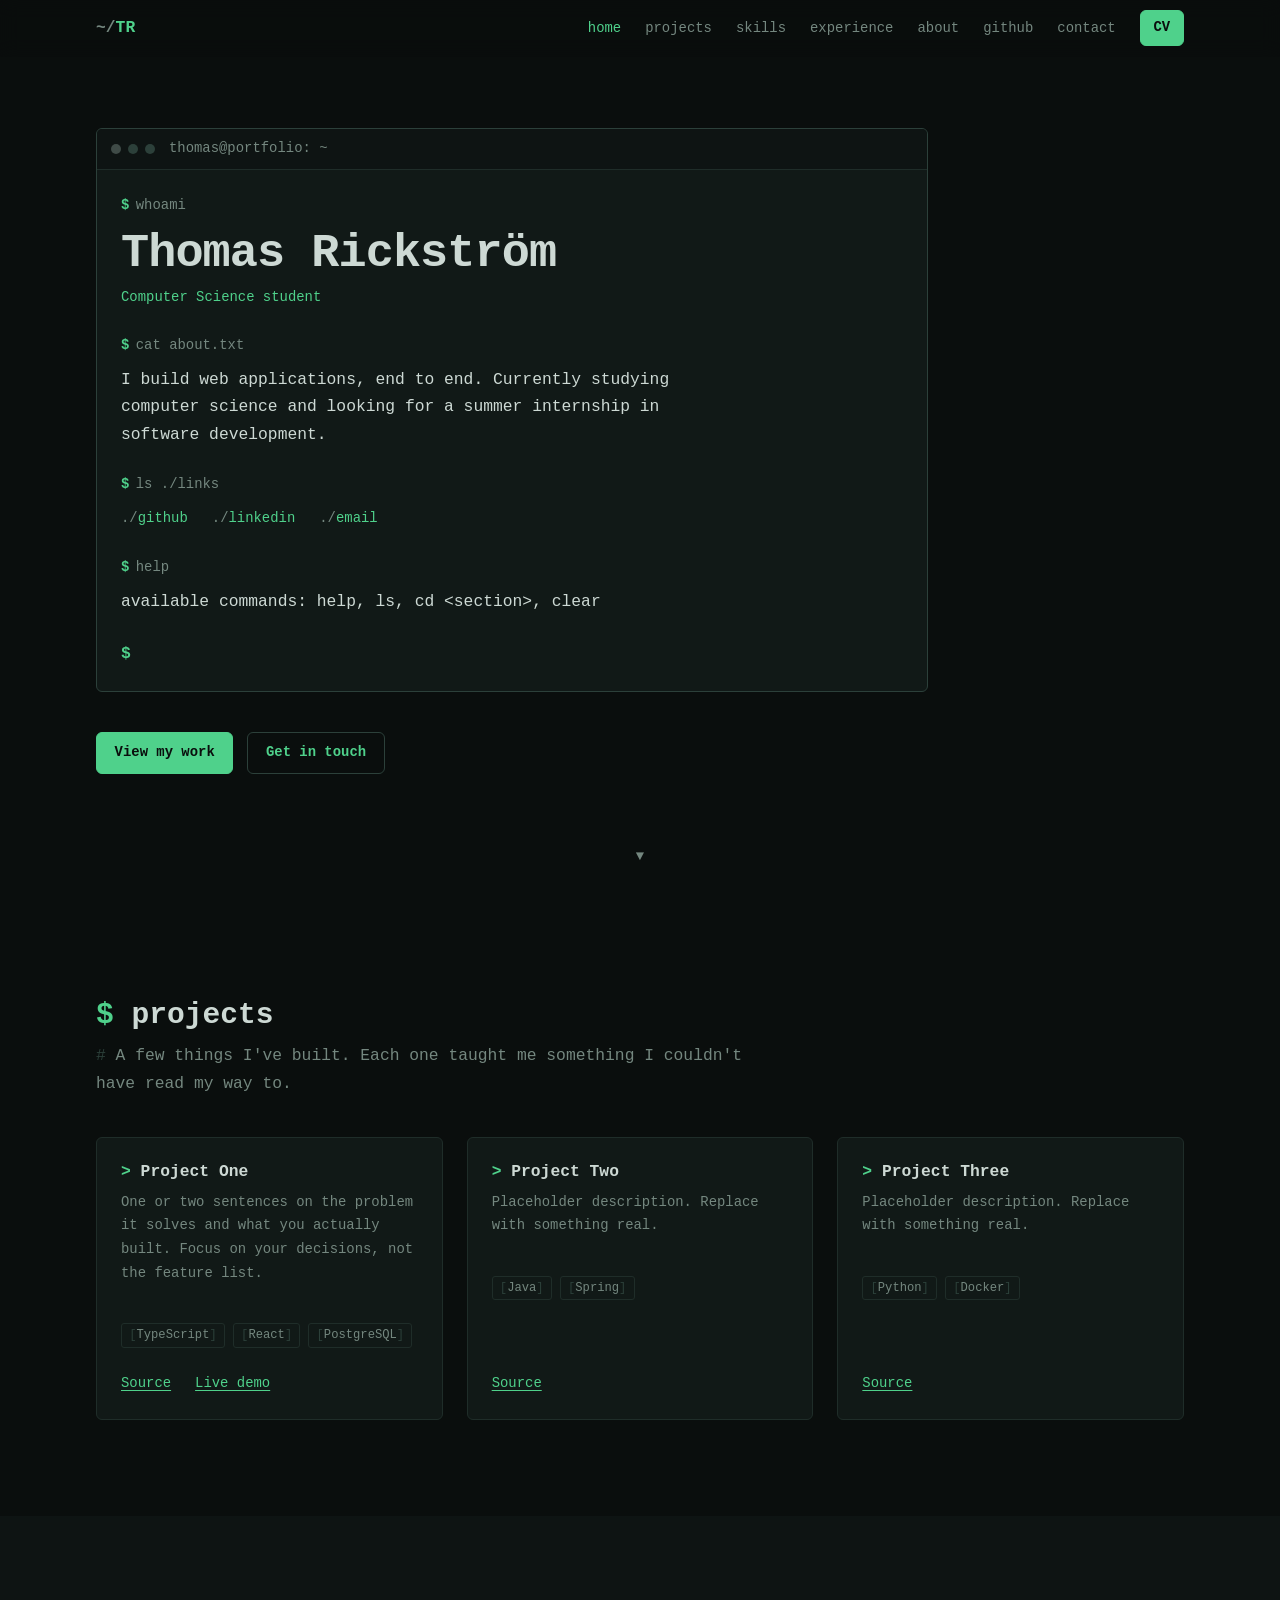
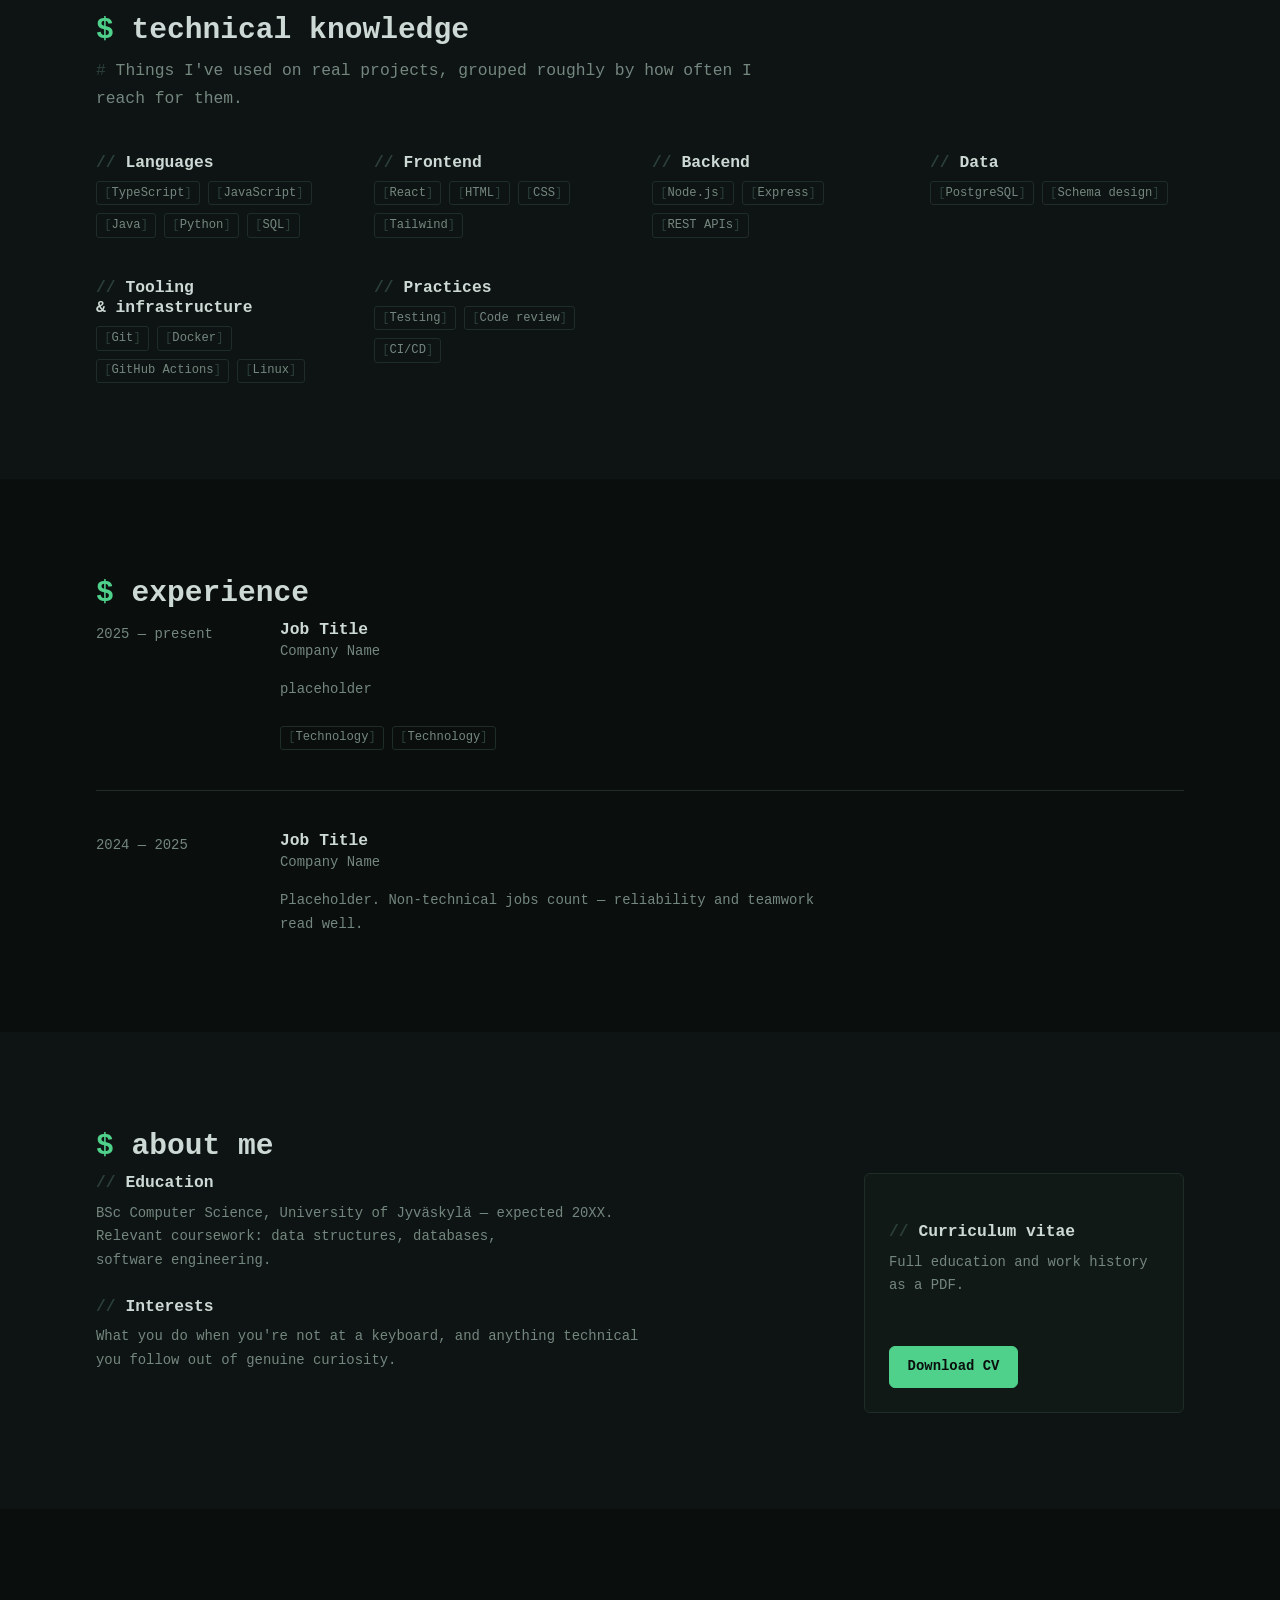
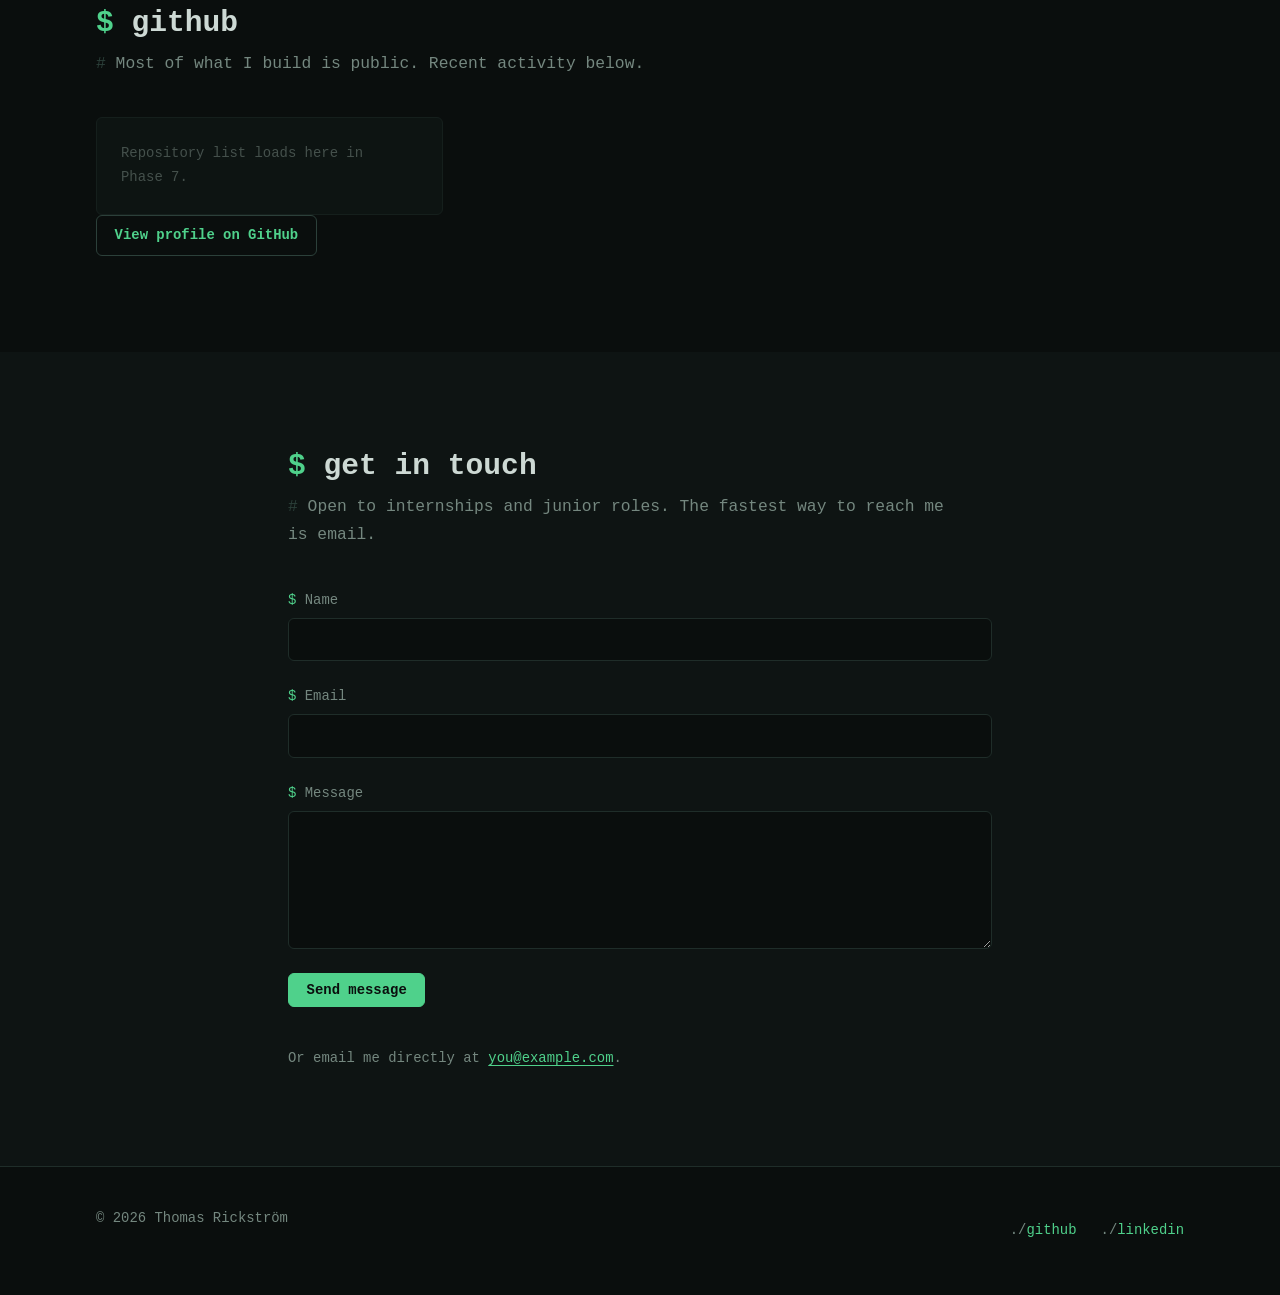
==== commit cd1f502b: "working command prompt" ====
--- a/index.html
+++ b/index.html
@@ -83,6 +83,13 @@
                   </ul>
                 </div>
               </div>
+
+              <div class="step">
+                  <p class="cmd"><span class="prompt" aria-hidden="true">$</span><span class="typed">help</span></p>
+                <div class="out">
+                  <p>available commands: help, ls, cd &lt;section&gt;, clear</p>
+                </div>
+              </div>
             </div>
 
             <!-- Command output lands here. aria-live means screen readers
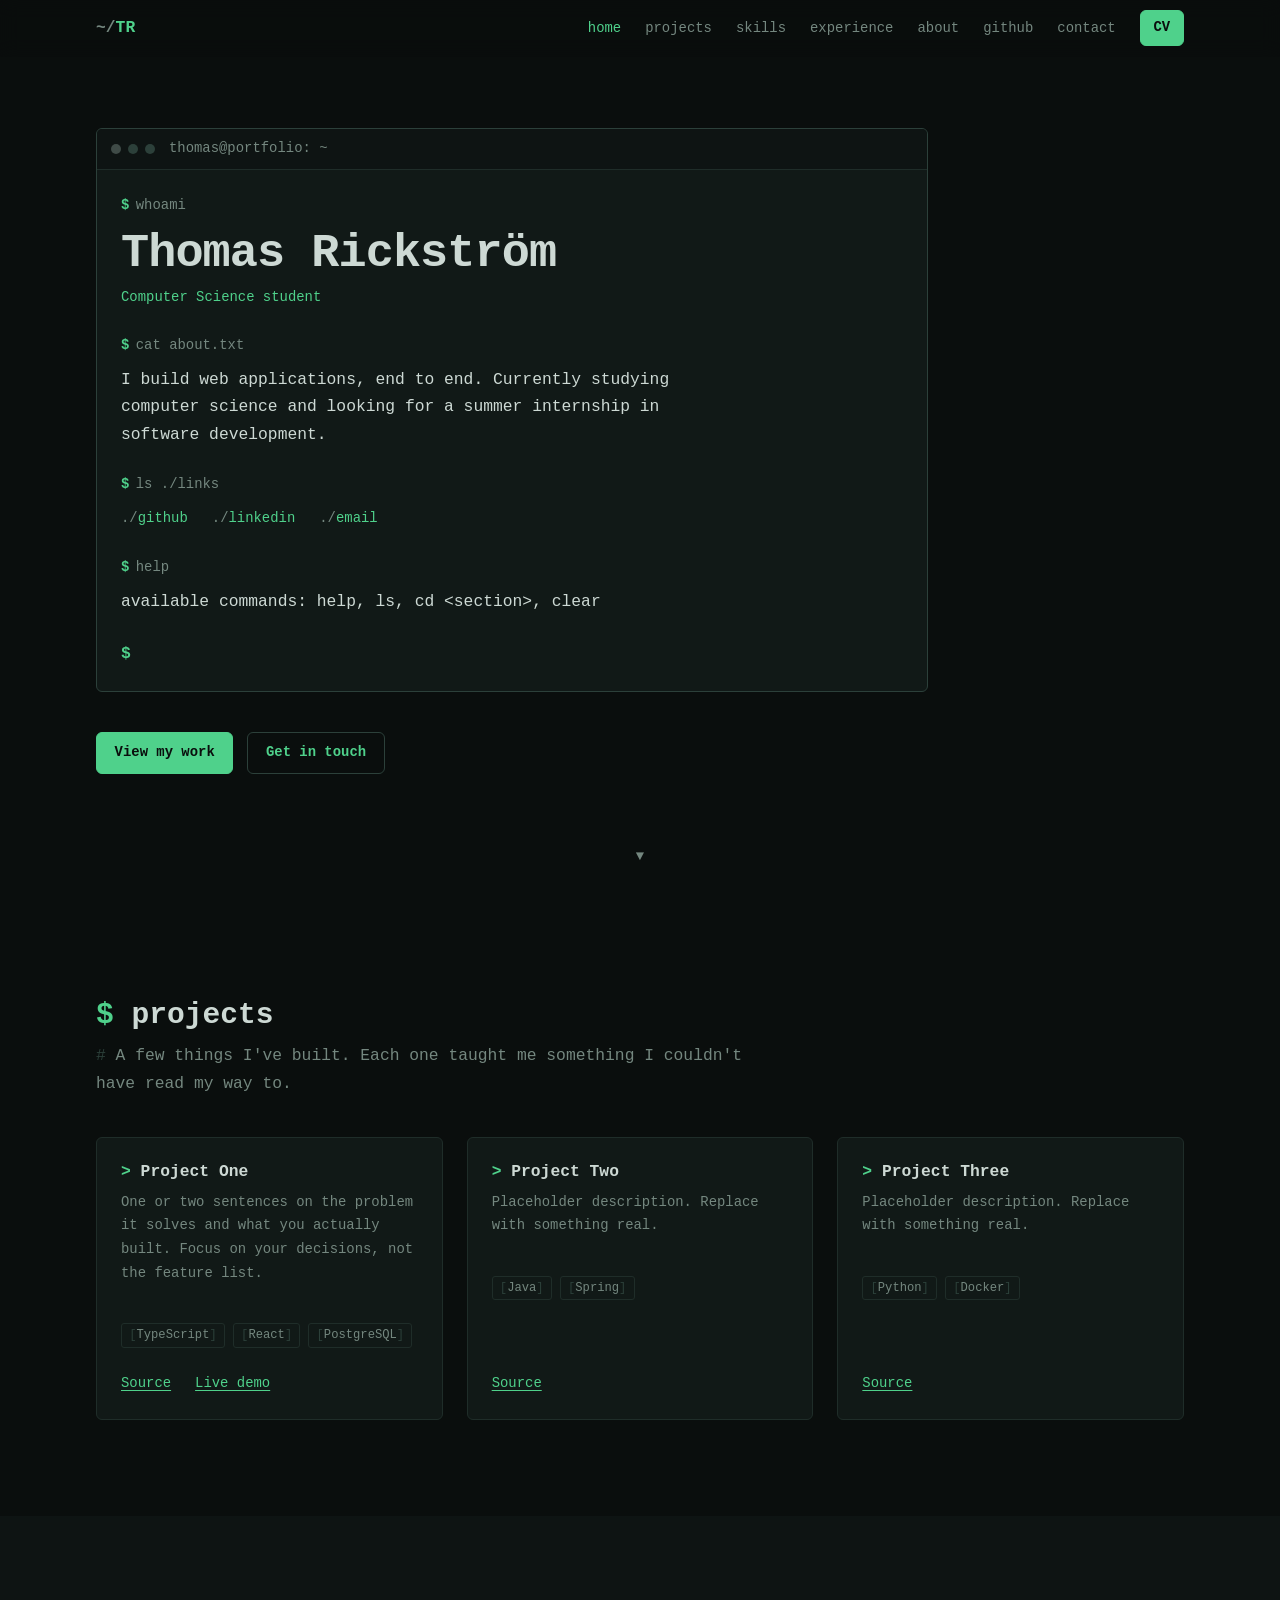
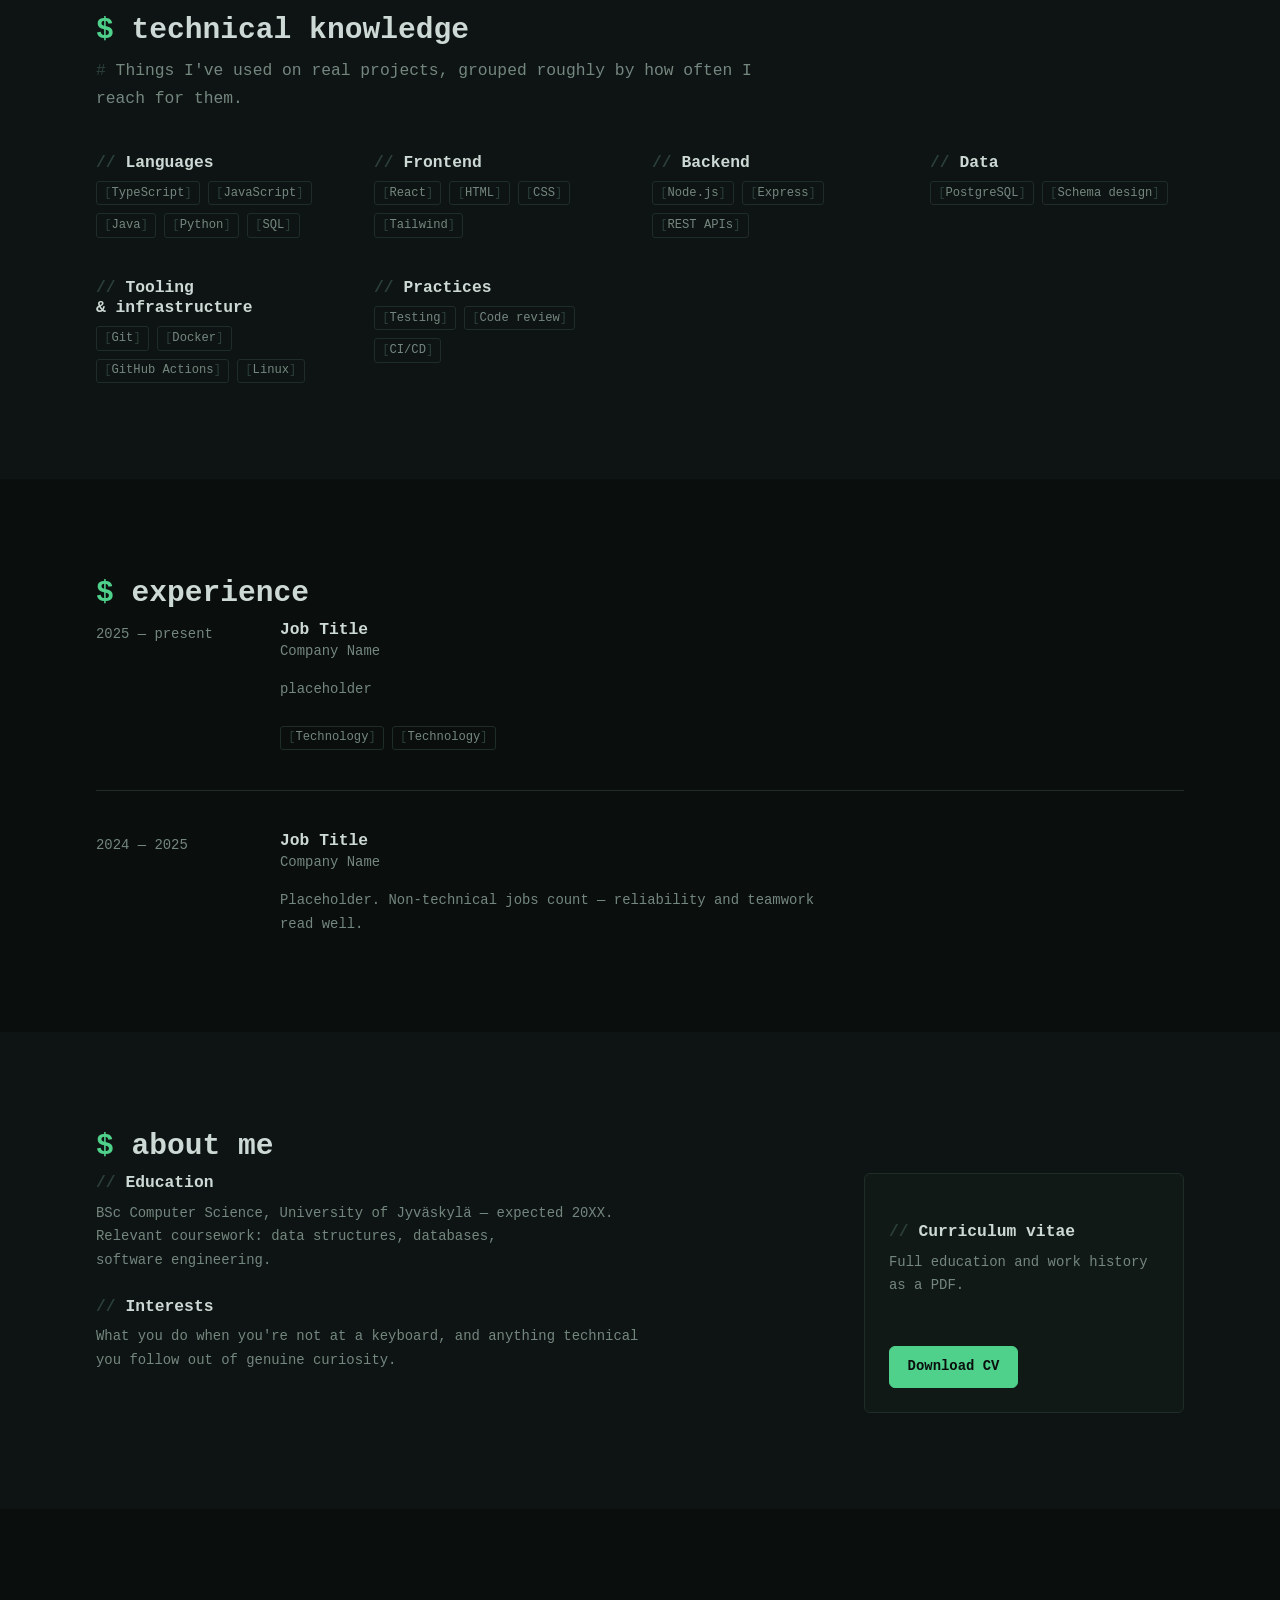
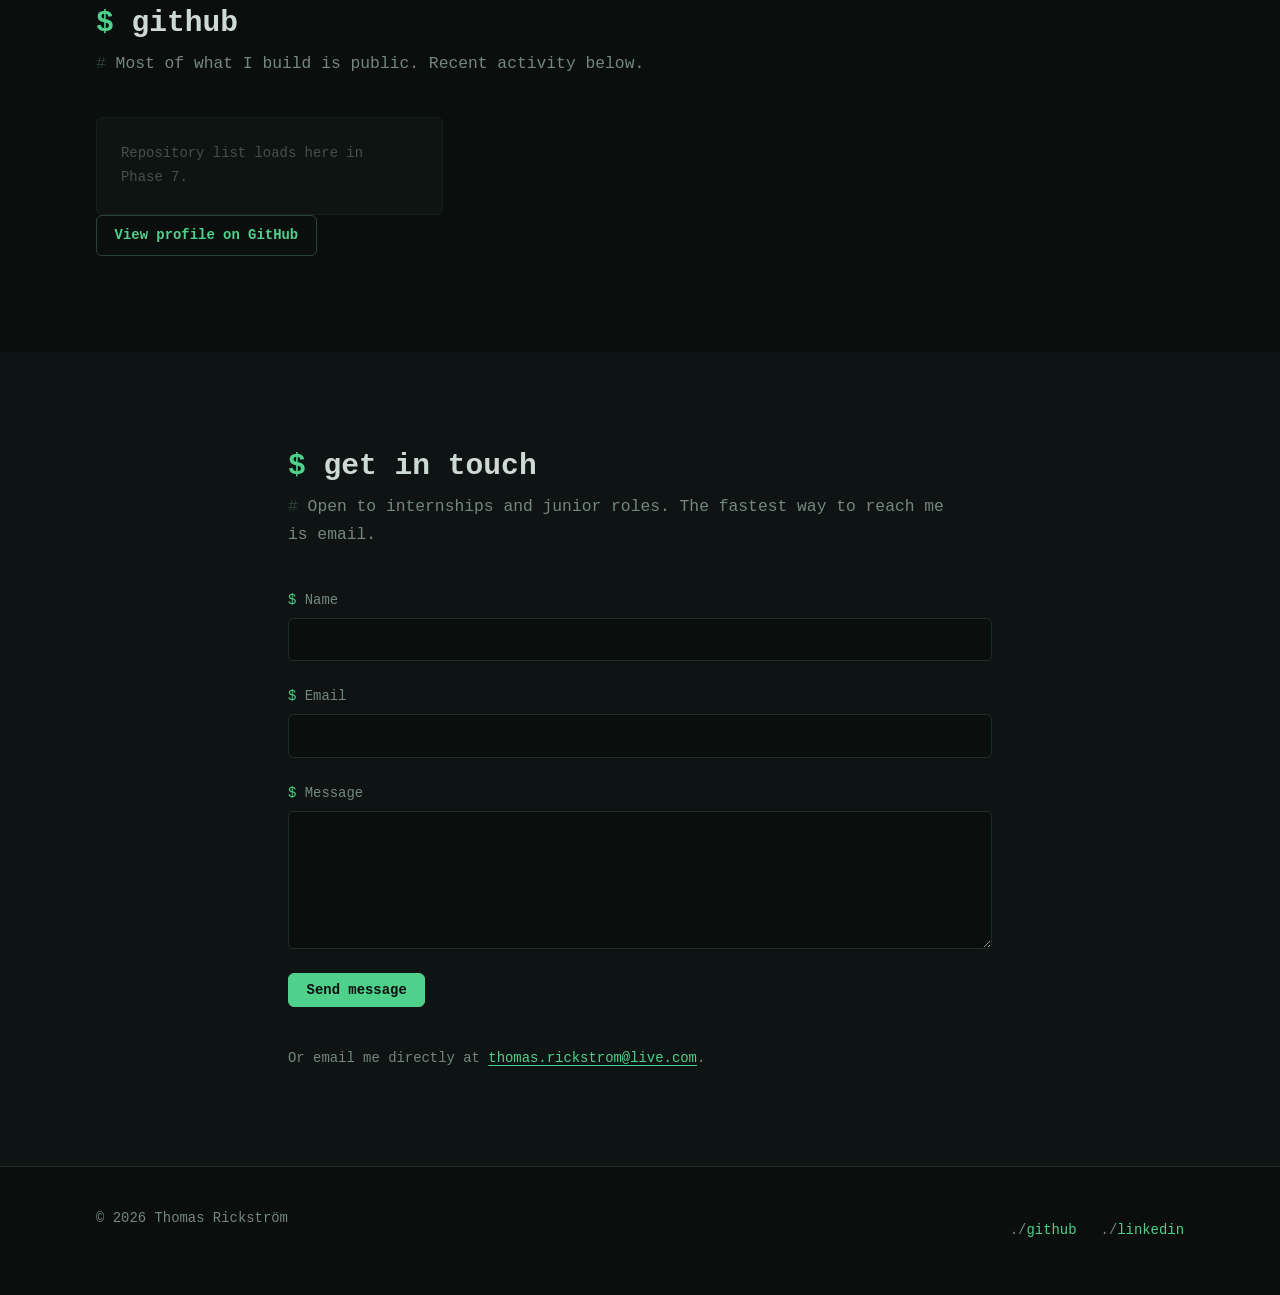
==== commit 6bf8c3b2: "fixed links" ====
--- a/index.html
+++ b/index.html
@@ -78,8 +78,8 @@
                 <div class="out">
                   <ul class="social">
                     <li><a href="https://github.com/GaffGit">github</a></li>
-                    <li><a href="#">linkedin</a></li>
-                    <li><a href="mailto:you@example.com">email</a></li>
+                    <li><a href="https://www.linkedin.com/in/thomas-rickstrom-44719b3b7">linkedin</a></li>
+                    <li><a href="mailto:thomas.rickstrom@live.com">email</a></li>
                   </ul>
                 </div>
               </div>
@@ -370,7 +370,7 @@
         </form>
 
         <p class="contact-fallback">
-          Or email me directly at <a href="mailto:you@example.com">you@example.com</a>.
+          Or email me directly at <a href="mailto:thomas.rickstrom@live.com">thomas.rickstrom@live.com</a>.
         </p>
       </div>
     </section>
@@ -382,7 +382,7 @@
       <p>&copy; <span id="year">2026</span> Thomas Rickström</p>
       <ul class="social">
         <li><a href="https://github.com/GaffGit">github</a></li>
-        <li><a href="#">linkedin</a></li>
+        <li><a href="https://www.linkedin.com/in/thomas-rickstrom-44719b3b7">linkedin</a></li>
       </ul>
     </div>
   </footer>
